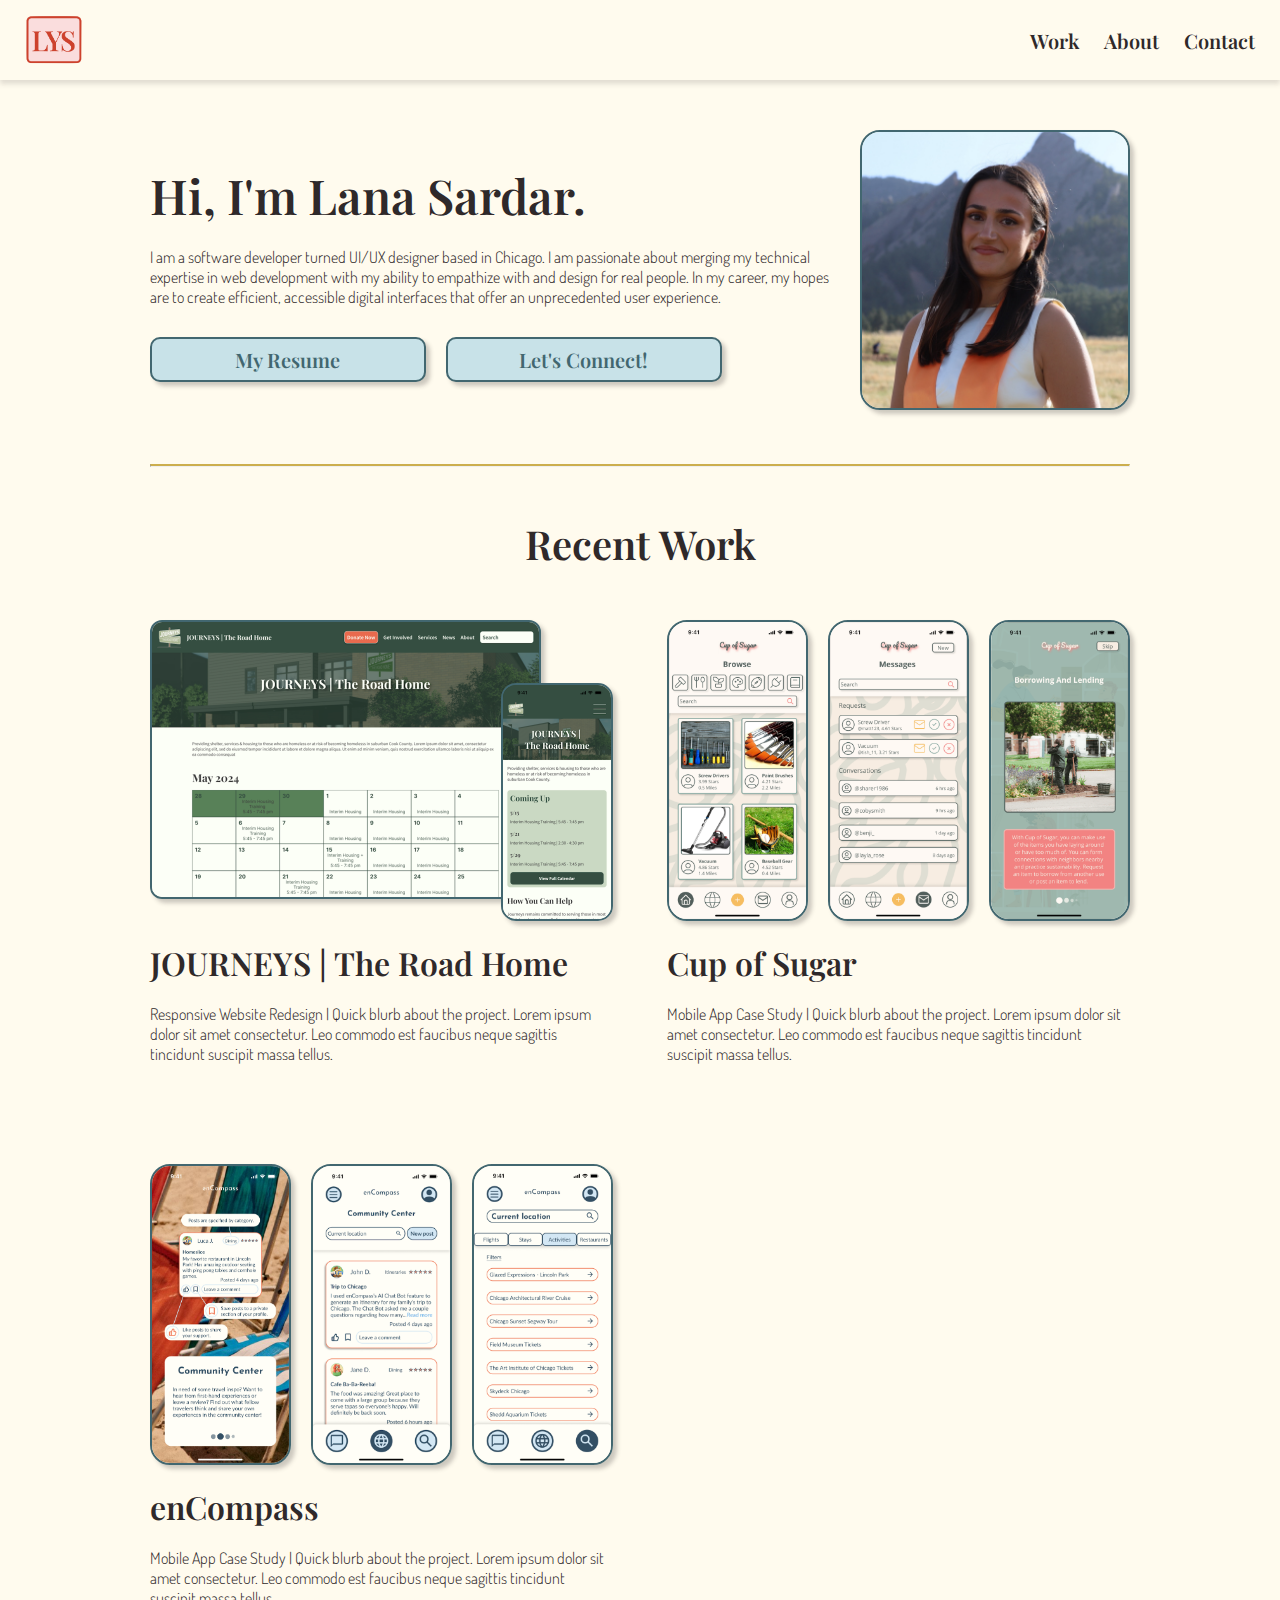
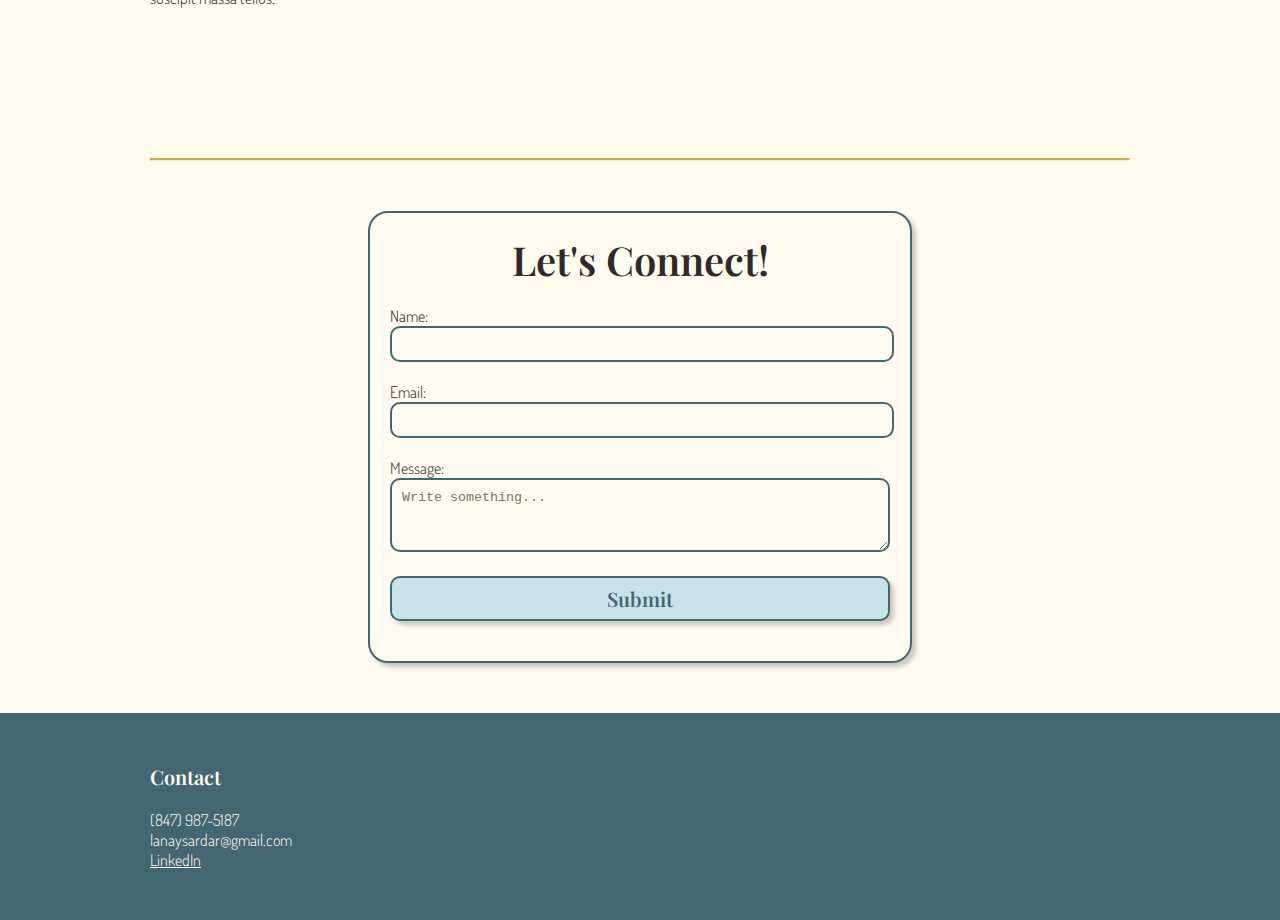
==== index.html @ c8a724a9 "Files from module 19 transferred over" ====
<!DOCTYPE HTML>
    <head>
        <title>Lana Sardar's Portfolio</title>
        <link rel="stylesheet" type="text/css" href="css/style.css">

        <link rel="preconnect" href="https://fonts.googleapis.com">
        <link rel="preconnect" href="https://fonts.gstatic.com" crossorigin>
        <link href="https://fonts.googleapis.com/css2?family=Playfair+Display:ital,wght@0,400..900;1,400..900&display=swap" rel="stylesheet">
        <link href="https://fonts.googleapis.com/css2?family=Dosis:wght@200..800&display=swap" rel="stylesheet">
    </head>
    <body>
        <!--NAV BAR-->
        <header>
            <div class="logo">
                <img src="images/logo.png" height="100%">
            </div>
            <ul class="menu-tabs">
                <li>Work</li>
                <li>About</li>
                <li>Contact</li>
            </ul>
        </header>

        <!--HERO SECTION-->
        <section class="body-content flex-row-container" id="desktop-hero"> <!--id="hero-sect"-->
            <div id="hero-col-left"> <!--hero-sect-text-->
                <h1>Hi, I'm Lana Sardar.</h1>
                <p>I am a software developer turned UI/UX designer based in Chicago. I am passionate about merging my technical expertise in web development with my ability to empathize with and design for real people. In my career, my hopes are to create efficient, accessible digital interfaces that offer an unprecedented user experience. </p>
                <div class="flex-row-wrap-container" id="button-container">
                    <button type="button">My Resume</button>
                    <button type="button" id="connect-btn">Let's Connect!</button>
                    <!-- <button type="button" id="connect-btn"><a href="#connect">Let's Connect!</a></button> -->
                </div>
                
            </div>

            <div id="hero-col-right">
                <img src="images/about_me.jpg" height="276px"> 
            </div>
        </section>

        <!--HERO SECTION MOBILE-->
        <section class="body-content flex-column-container" id="mobile-hero"> <!--id="hero-sect"-->
            <h1>Hi, I'm Lana Sardar.</h1>
            <p>I am a software developer turned UI/UX designer based in Chicago. I am passionate about merging my technical expertise in web development with my ability to empathize with and design for real people. In my career, my hopes are to create efficient, accessible digital interfaces that offer an unprecedented user experience. </p>
            <img src="images/about_me.jpg">
            <button type="button">My Resume</button>
        </section>

        <hr class="body-content">

        <!--PROJECT GALLERY-->
        <h2 class="body-content" style="text-align:center;">Recent Work</h2>
        <section class="body-content flex-row-container" id="project-gallery">
           
            <!--Project 1-->
            <div class="project-card">
                <div class="project-photos desktop-mobile-overlay">
                    <img src="images/journeys-desktop-photo.png"  class="project-desktop-photo">
                    <img src="images/journeys-mobile-photo-small.png"  class="project-mobile-photo-small">
                </div>
                <h3>JOURNEYS | The Road Home</h3>
                <p>Responsive Website Redesign | Quick blurb about the project. Lorem ipsum dolor sit amet consectetur. Leo commodo est faucibus neque sagittis tincidunt suscipit massa tellus.</p>
            </div>

            <!--Project 2-->
            <div class="project-card">
                <div class="project-photos mobile-only">
                    <img src="images/cup-of-sugar-mobile-photo-large.png" class="project-mobile-photo-large">
                    <img src="images/cup-of-sugar-2-mobile-photo-large.png" class="project-mobile-photo-large">
                    <img src="images/cup-of-sugar-3-mobile-photo-large.png" class="project-mobile-photo-large">
                </div>
                <h3>Cup of Sugar</h3>
                <p>Mobile App Case Study | Quick blurb about the project. Lorem ipsum dolor sit amet consectetur. Leo commodo est faucibus neque sagittis tincidunt suscipit massa tellus.</p>
            </div>

            <!--Project 3-->
            <div class="project-card">
                <div class="project-photos mobile-only">
                    <img src="images/encompass-mobile-photo-large.png" class="project-mobile-photo-large">
                    <img src="images/encompass-2-mobile-photo-large.png" class="project-mobile-photo-large">
                    <img src="images/encompass-3-mobile-photo-large.png" class="project-mobile-photo-large">
                </div>
                <h3>enCompass</h3>
                <p>Mobile App Case Study | Quick blurb about the project. Lorem ipsum dolor sit amet consectetur. Leo commodo est faucibus neque sagittis tincidunt suscipit massa tellus.</p>
            </div>
        </section>
        <!--END PROJECT GALLERY-->

        <hr class="body-content">

        <!--LETS CONNECT-->
        <section class="body-content flex-centered" >
            <div id="connect">
                <h2>Let's Connect!</h2>
                <form>
                    <label for="name">Name:</label><br>
                    <input type="text" id="name" name="name"><br>
                    <label for="email">Email:</label><br>
                    <input type="text" id="email" name="email"><br>
                    <label for="message">Message:</label><br>
                    <textarea name="message" placeholder="Write something..."></textarea><br>
                    <input id="submit-btn" type="submit" value="Submit">
                </form>
            </div>
        </section>

        <!--FOOTER-->
        <footer>
            <div id="footer-content">
                <h5>Contact</h5>
                <p>(847) 987-5187</p>
                <p>lanaysardar@gmail.com</p>
                <a href="www.linkedin.com/in/lana-sardar">LinkedIn</a>
            </div>
            
        </footer>
        <script src="https://ajax.googleapis.com/ajax/libs/jquery/3.4.1/jquery.min.js"></script>
        <script src="js/index.js"></script>
    </body>
</html>
---- css/style.css ----
/* TO DO:
- create a single class for flex containers with flex-direction:row and one for flex-direction:column 

*/
/*COLOR PALETTE VARIABLES*/
:root{
    --backgroundWhite: #FFFBEE;
    --textBlack: #2f292a;
    --red: #CD422D;
    --pink:#FADDDD;

    --lightYellow:#EAC449 ;
    --yellow: #CCAE4D;
    --darkYellow: #AF902D;

    --lightBlue: #C8E2E8;
    --blue:#88A3A9 ;
    --darkBlue: #426770;

}


body{
    background-color: var(--backgroundWhite);
    color: var(--textBlack);
    margin:0px;

    font-family: "Dosis", sans-serif;
    font-optical-sizing: auto;
    font-weight: 300;
    font-style: normal;
    font-size:16px;
}

/*TYPOGRAPHY*/
h1, h2, h3, h4, h5, button, #submit-btn{
    font-family: "Playfair Display", serif;
    font-optical-sizing: auto;
    font-weight: 600;
    font-style: normal;
}
h1, h2, h3, h4, h5{
    margin: 0px 0px 20px 0px;
}
h1{
    font-size: 48px;
    margin: 0px 0px 20px 0px;
}
h2{
    font-size: 40px;
}
h3{
    font-size: 32px;
}
h4{
    font-size: 24px;
}
h5, button, #submit-btn{
    font-size: 20px;
}
p{
    margin:0px;
}

/*FLEX CONTAINER CLASSES*/
.flex-row-container{
    display:flex;
    flex-direction:row;
    justify-content: space-between;
    align-items: center;
}
.flex-column-container{
    display:flex;
    flex-direction:column;
    justify-content: center;
    align-content: space-between;
}
.flex-row-wrap-container{
    display:flex;
    flex-flow:row wrap;
    justify-content: flex-start;
    align-items: center;
}
.flex-centered{
    display:flex;
    flex-direction: column;
    align-items: center;
    justify-content: center;
}
/*GRID CONTAINER CLASSES*/


/*NAV BAR STYLING & LAYOUT*/
header{
    display:flex;
    flex-direction:row;
    justify-content:space-between;
    align-items:center;
    height:80px;
    width:100%;
    box-shadow:0px 4px 5px rgba(51, 46, 46, 0.15);
    /* position:fixed; */
}

.logo{
    height:50px;
    padding:0px;
    margin:0px 25px;
}

.menu-tabs{
    display:flex;
    width:calc(100%-50px);
    justify-content:flex-end;
    list-style-type: none;
    margin:0px 25px;
    padding:0px;
}

.menu-tabs li{
    padding:0px 0px 0px 25px;
    font-size: 20px;
    font-family: "Playfair Display", serif;
    font-weight:600;
}

/* APPLY THIS CLASS TO EACH SEPARATE SECTIONS WITHIN BODY (not footer or header) */
.body-content{
    margin:50px 150px;
    width:calc(100%-300px);
    max-width: 1140px;

}
/* #hero-sect{
    display:flex;
    flex-direction:row;
    justify-content: space-between; 
    align-items:center;
} */

/*HERO SECTION*/
/* button:hover{
    cursor: pointer;
} */
#hero-col-left{
    /* margin:0px 20px 0px 0px; */
    margin-right: 20px;
}

#hero-col-left p{
    margin:0px 0px 30px 0px;
}

#hero-col-left button, #submit-btn{
    background-color: var(--lightBlue);
    color: var(--darkBlue);
    width:40%;
    height:45px;
    margin-right:20px;
    min-width: 200px;
    text-align: center;
    border-radius: 10px;
    border:2px solid var(--darkBlue);
    box-shadow:4px 4px 4px rgba(51, 46, 46, 0.25);
}
#hero-col-left button:hover, #submit-btn:hover{
    cursor:pointer;
    background-color:#d0f6ff;
}

#hero-col-right img{
    /* height:280px - 4px; width of parent div minus width of surrounding images borders */
    border-radius: 20px;
    border:2px solid var(--darkBlue);
    box-shadow:4px 4px 4px rgba(51, 46, 46, 0.25);
}

#mobile-hero{
    display:none;
}

hr{
    border-top: 2px solid var(--yellow);
}

/*PROJECT GALLERY*/
#project-gallery{
    flex-wrap:wrap;
}

.project-card{
    width:463px;
    margin-bottom:100px;
}

.project-photos{
    height:301px;
    margin-bottom:20px;
}

.project-photos img{
    border:2px solid var(--darkBlue);
    box-shadow:4px 4px 4px rgba(51, 46, 46, 0.25);
}

.desktop-mobile-overlay{
    position:relative;
}

/*this class could be removed by listing it with the already existing flex-row-contianer class*/
.mobile-only{
    display:flex;
    flex-direction:row;
    justify-content: space-between;
    align-items: center;
}

.desktop-mobile-overlay img{
    position: absolute;
}


.project-desktop-photo{
    height:275px;
    top:0px;
    left:0px;

    border-radius: 12px;
}

.project-mobile-photo-small{
    height:234px;
    bottom:0px;
    right:0px;

    border-radius: 15px;
}

.project-mobile-photo-large{
    height:297px;
    border-radius:20px;
}


/*LETS CONNECT*/
#connect{
    /* display:flex;
    flex-direction: column;
    align-items: flex-start;
    justify-content: center;; */
    padding:20px;
    width:75%;
    max-width: 500px;
    /* background-color: var(--lightBlue); */
    border-radius: 20px;
    border:2px solid var(--darkBlue);
    box-shadow:4px 4px 4px rgba(51, 46, 46, 0.25);
}
#connect h2{
    text-align: center;
}
form{
    text-align:left;
}

form input, form textarea{
    margin-bottom:20px;
    width:calc(100% - 4px);
    height:30px;
    border-radius:10px;
    border:2px solid var(--darkBlue);
    background-color: var(--backgroundWhite);
}

form textarea{
    height:50px;
    padding:10px;
    width: calc(100% - 24px);
}

#submit-btn{
    width:100%;
}




/*FOOTER*/
footer{
    background-color:var(--darkBlue);
    color: var(--backgroundWhite);
    padding:50px 0px;
}
 
#footer-content{
    margin:0px 150px;
    width:calc(100%-300px);
    max-width: 1140px;
}

#footer-content a{
    color:var(--backgroundWhite);
}

/*PHONE SCREENS*/
@media screen and (max-width:500px){

    /*TYPOGRAPHY*/
    h1{
        font-size: 34px;
        margin: 0px 0px 15px 0px;
    }
    h2{
        font-size: 30px;
    }
    h3{
        font-size: 26px;
    }
    h4{
        font-size: 22px;
    }
    h5, button{
        font-size: 18px;
    }

    /*NAV BAR STYLING & LAYOUT*/
    header{
        height:65px;
    }

    .logo{
        height:45px;
        padding:0px;
        margin:0px 16px;
    }

    .menu-tabs li{
        padding:0px 0px 0px 25px;
        font-size: 18px;
        font-family: "Playfair Display", serif;
        font-weight:600;
    }

    /*Class applied to every body section besides header/footer*/
    .body-content{
        margin:30px 16px;
        width:calc(100% - 32px);
        /* max-width: 1140px; */
        display:flex;
        align-items: center;
        justify-content: center;
    
    }

    /*HERO SECTION*/

    #desktop-hero{
        display:none;
    }

    #mobile-hero{
        display:flex;
    }
    #mobile-hero h1{
        width:100%;
        text-align:left;
        margin:0px 0px 15px 0px;
    }
    #mobile-hero p{
        margin:0px 0px 15px 0px;
    }
    #mobile-hero img{
        margin:15px auto;
        width:75%;
        border-radius: 20px;
        border:2px solid var(--darkBlue);
        box-shadow:4px 4px 4px rgba(51, 46, 46, 0.25);
    }

    #mobile-hero button{
        background-color: var(--lightBlue);
        color: var(--darkBlue);
        width:100%;
        height:45px;
        text-align: center;
        border-radius: 10px;
        border:2px solid var(--darkBlue);
        box-shadow:4px 4px 4px rgba(51, 46, 46, 0.25);

    }

    h2{
        width:100%;
    }

    /*PROJECT GALLERY*/
    .project-card{
        width:100%;
        max-width:400px;
        margin-bottom:60px;

    }

    .project-photos{
        margin-bottom:15px;
        height:250px;
    }

    .project-desktop-photo{
        /* height:215px; */
        width:80%;
        height:auto;
    }

    .project-mobile-photo-small{
        /* height:215px; */
        width:25%;
        height:auto;
    }
    
    .project-mobile-photo-large{
        width:30%;
        height:auto;
    }

    /*FOOTER*/
    #footer-content{
        margin:0px 16px;
        width:calc(100%-32px);
    }

}
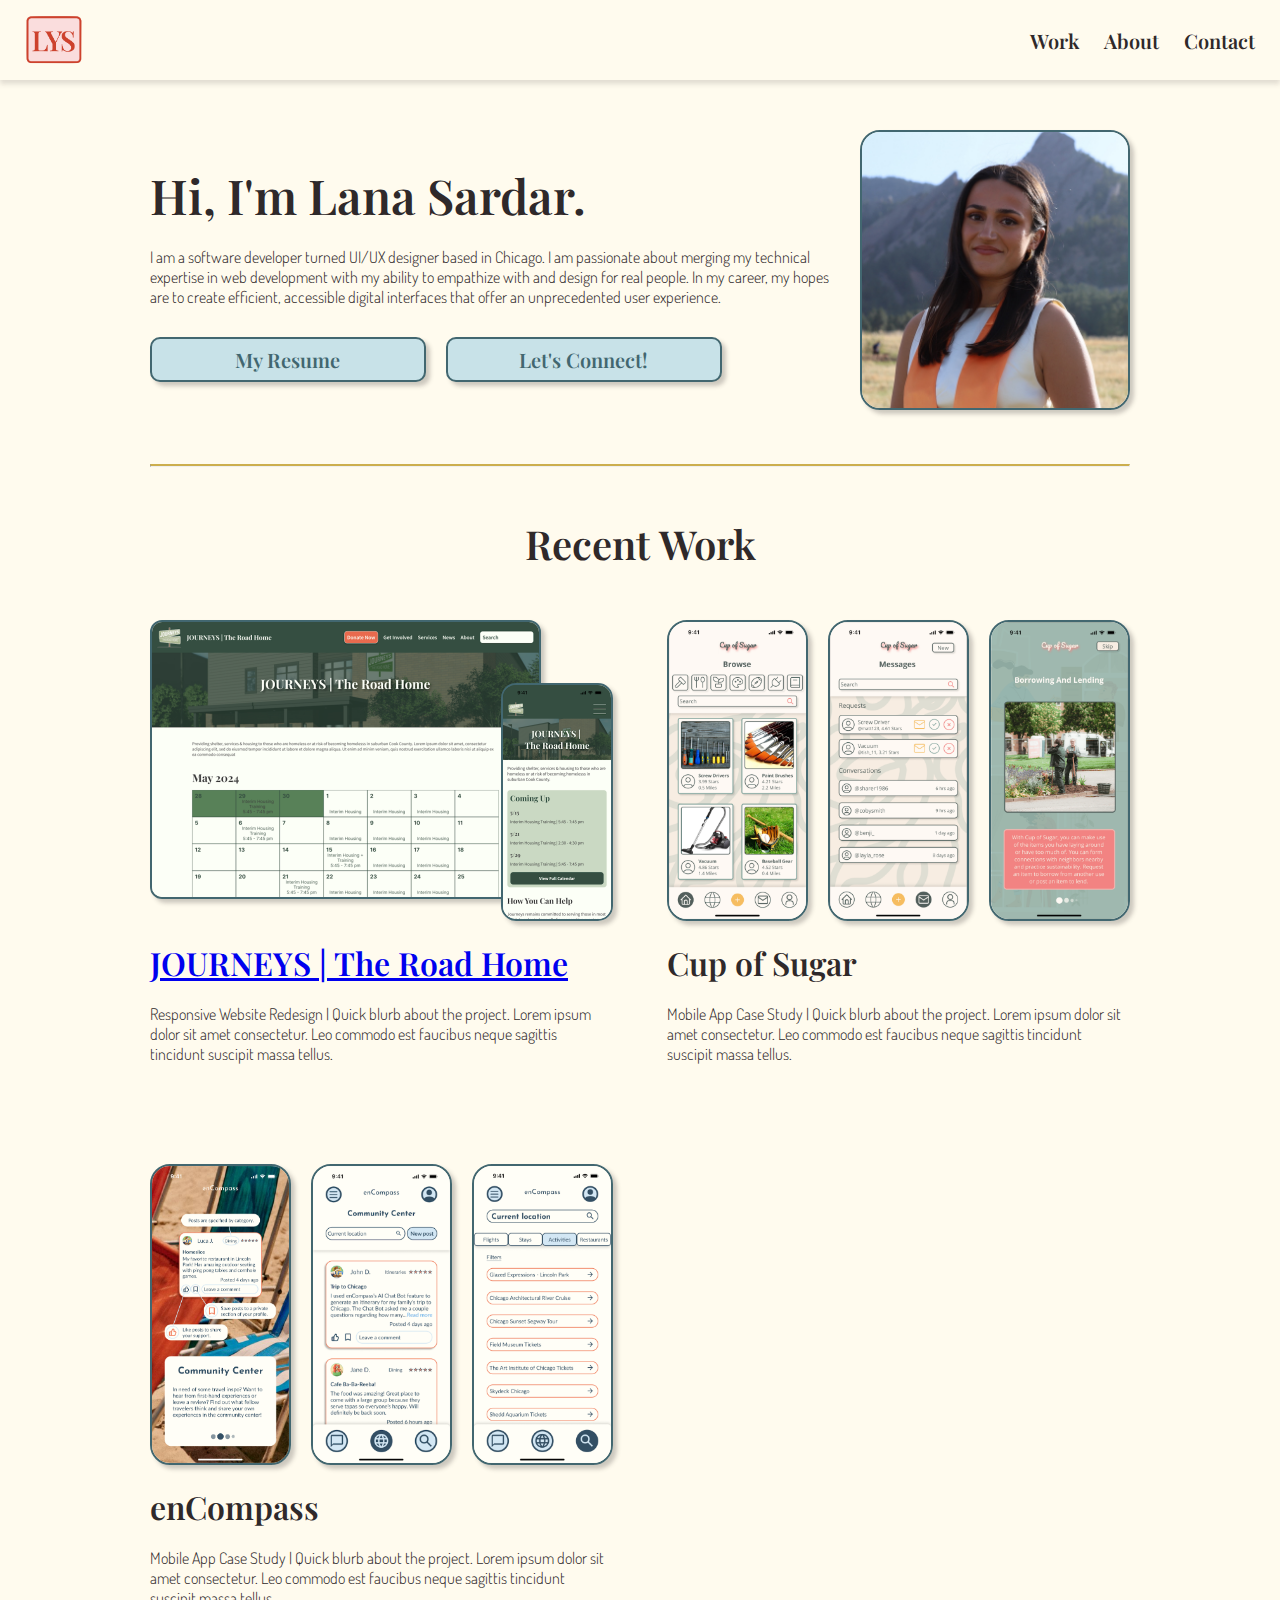
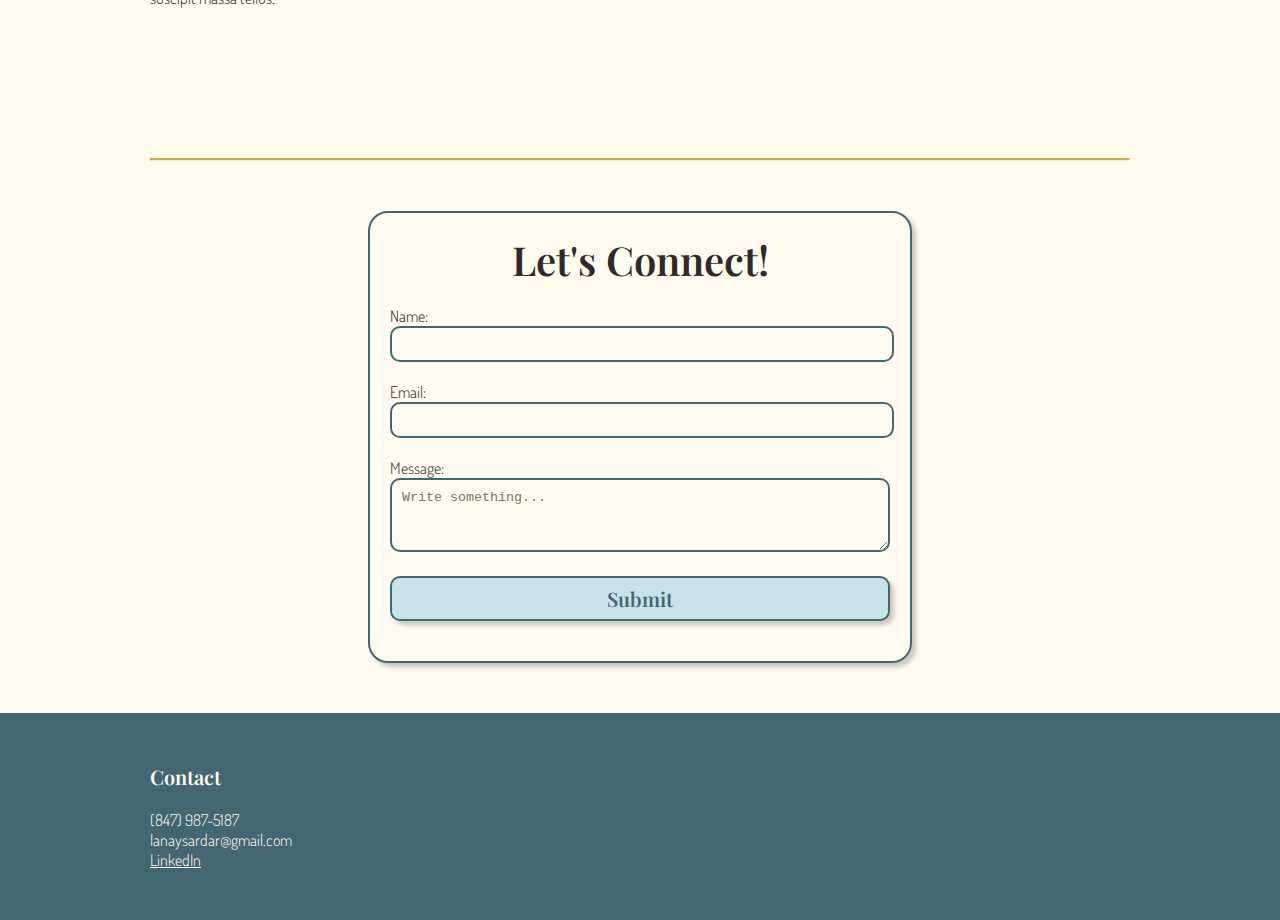
==== commit e77eaf15: "Linked case study preview on landing page to case study page" ====
--- a/index.html
+++ b/index.html
@@ -59,7 +59,7 @@
                     <img src="images/journeys-desktop-photo.png"  class="project-desktop-photo">
                     <img src="images/journeys-mobile-photo-small.png"  class="project-mobile-photo-small">
                 </div>
-                <h3>JOURNEYS | The Road Home</h3>
+                <h3><a href="case-study.html">JOURNEYS | The Road Home</a></h3>
                 <p>Responsive Website Redesign | Quick blurb about the project. Lorem ipsum dolor sit amet consectetur. Leo commodo est faucibus neque sagittis tincidunt suscipit massa tellus.</p>
             </div>
 
